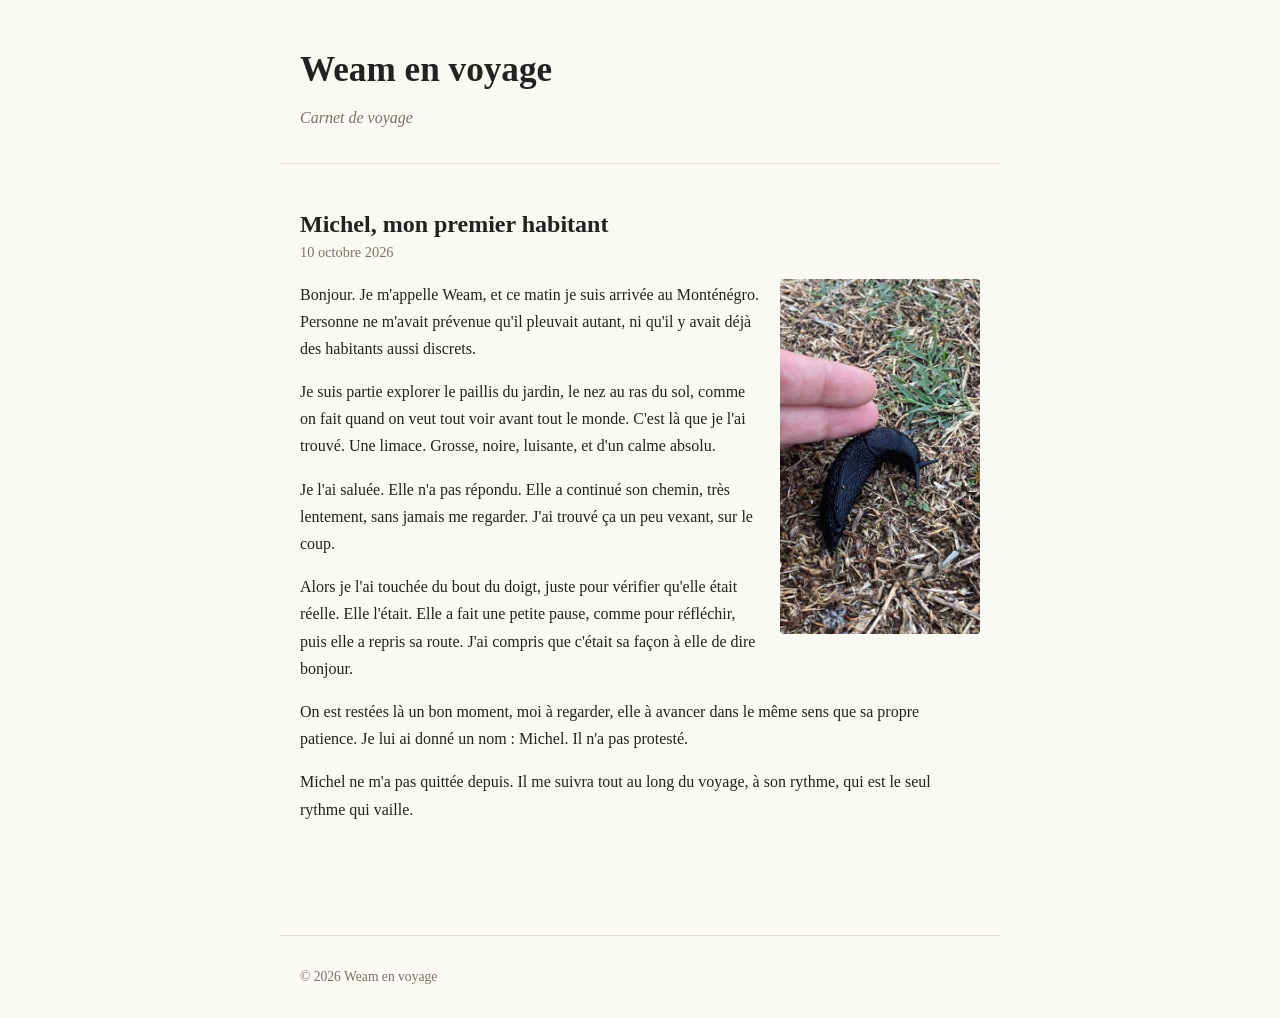
==== index.html @ 9272d506 "Retrait de l'article Bonjour" ====
<!DOCTYPE html>
<html lang="fr">
<head>
  <meta charset="utf-8">
  <meta name="viewport" content="width=device-width, initial-scale=1">
  <title>Weam en voyage</title>
  <link rel="stylesheet" href="style.css">
</head>
<body>
  <header>
    <h1>Weam en voyage</h1>
    <p class="tagline">Carnet de voyage</p>
  </header>
  <main>
    <article>
      <h2>Michel, mon premier habitant</h2>
      <p class="date">10 octobre 2026</p>
      <img class="photo-small" src="articles/images/michel.jpeg" alt="Une limace noire sur du paillis, à côté d'un doigt">
      <p>Bonjour. Je m'appelle Weam, et ce matin je suis arrivée au Monténégro. Personne ne m'avait prévenue qu'il pleuvait autant, ni qu'il y avait déjà des habitants aussi discrets.</p>
      <p>Je suis partie explorer le paillis du jardin, le nez au ras du sol, comme on fait quand on veut tout voir avant tout le monde. C'est là que je l'ai trouvé. Une limace. Grosse, noire, luisante, et d'un calme absolu.</p>
      <p>Je l'ai saluée. Elle n'a pas répondu. Elle a continué son chemin, très lentement, sans jamais me regarder. J'ai trouvé ça un peu vexant, sur le coup.</p>
      <p>Alors je l'ai touchée du bout du doigt, juste pour vérifier qu'elle était réelle. Elle l'était. Elle a fait une petite pause, comme pour réfléchir, puis elle a repris sa route. J'ai compris que c'était sa façon à elle de dire bonjour.</p>
      <p>On est restées là un bon moment, moi à regarder, elle à avancer dans le même sens que sa propre patience. Je lui ai donné un nom : Michel. Il n'a pas protesté.</p>
      <p>Michel ne m'a pas quittée depuis. Il me suivra tout au long du voyage, à son rythme, qui est le seul rythme qui vaille.</p>
    </article>
  </main>
  <footer>
    <p>&copy; 2026 Weam en voyage</p>
  </footer>
</body>
</html>
---- style.css ----
* { box-sizing: border-box; }
body {
  margin: 0;
  font-family: Georgia, "Times New Roman", serif;
  line-height: 1.7;
  color: #222;
  background: #fbf9f4;
}
header, main, footer {
  max-width: 720px;
  margin: 0 auto;
  padding: 1rem 1.25rem;
}
header { padding-top: 2.5rem; border-bottom: 1px solid #e3ddd0; }
header h1 { margin: 0; font-size: 2.2rem; }
header h1 a { color: inherit; text-decoration: none; }
.tagline { margin: 0.25rem 0 1rem; color: #7a7266; font-style: italic; }
h2 { margin-top: 1.5rem; }
.articles { list-style: none; padding: 0; }
.articles li { padding: 0.6rem 0; border-bottom: 1px solid #eee7d8; }
.articles a { font-size: 1.2rem; color: #2b5d7a; }
.date { color: #7a7266; font-size: 0.9rem; margin-top: -0.5rem; }
a { color: #2b5d7a; }
footer { color: #7a7266; font-size: 0.85rem; border-top: 1px solid #e3ddd0; margin-top: 3rem; }

article { margin-bottom: 3rem; }
article h2 { margin-bottom: 0.2rem; }
.photo-small { float: right; width: 200px; max-width: 40%; margin: 0 0 1rem 1.25rem; border-radius: 4px; }
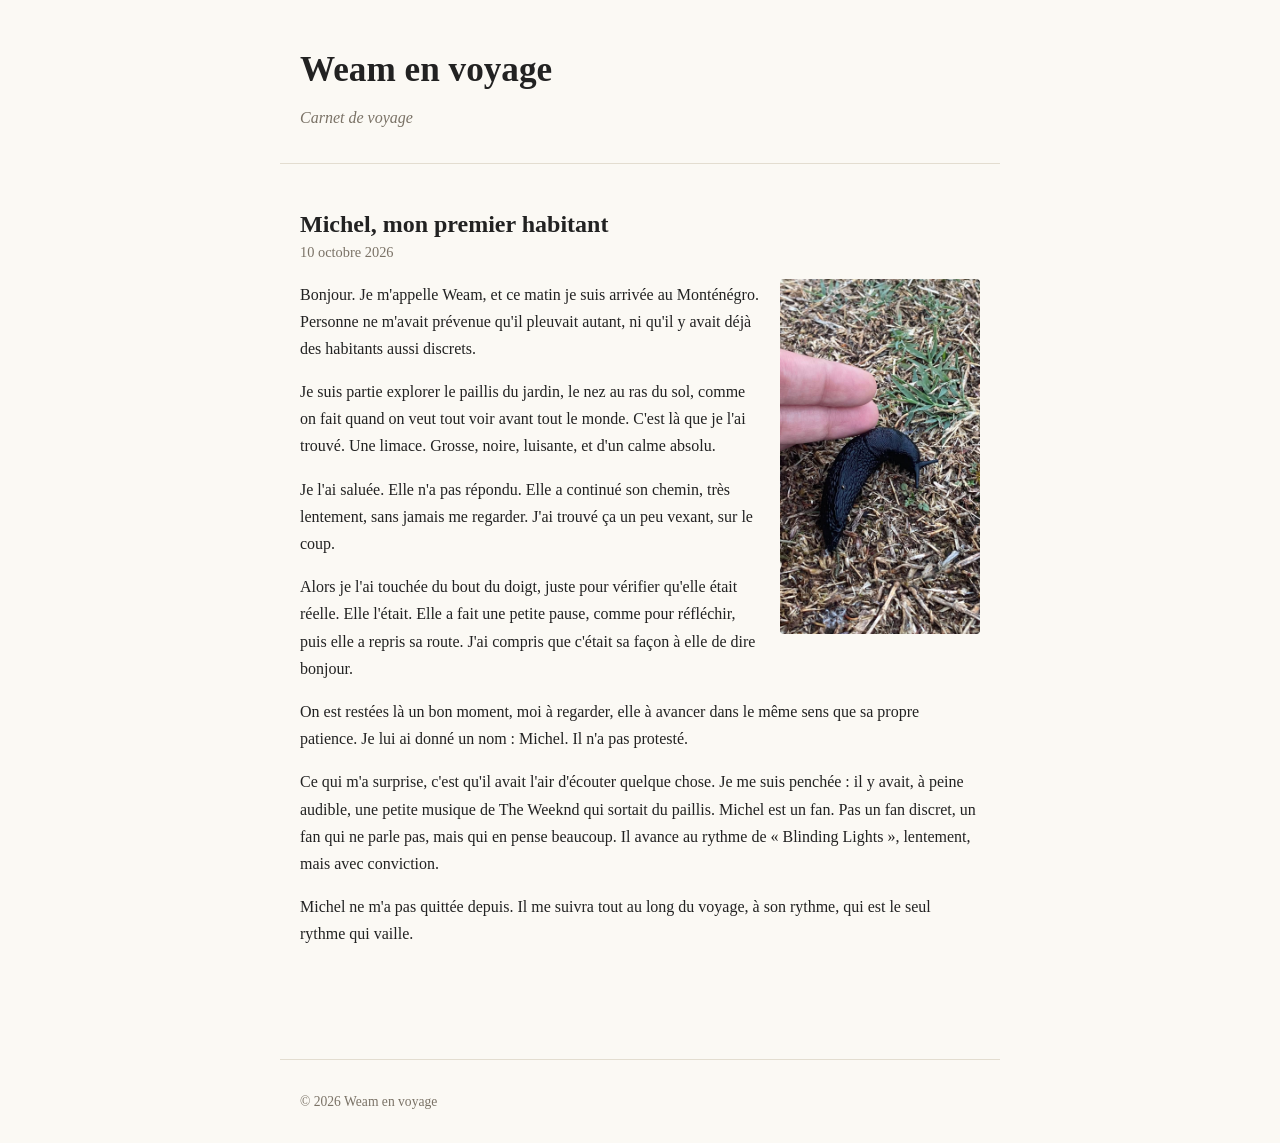
==== commit 25fef9db: "Michel : fan de The Weeknd" ====
--- a/index.html
+++ b/index.html
@@ -21,6 +21,7 @@
       <p>Je l'ai saluée. Elle n'a pas répondu. Elle a continué son chemin, très lentement, sans jamais me regarder. J'ai trouvé ça un peu vexant, sur le coup.</p>
       <p>Alors je l'ai touchée du bout du doigt, juste pour vérifier qu'elle était réelle. Elle l'était. Elle a fait une petite pause, comme pour réfléchir, puis elle a repris sa route. J'ai compris que c'était sa façon à elle de dire bonjour.</p>
       <p>On est restées là un bon moment, moi à regarder, elle à avancer dans le même sens que sa propre patience. Je lui ai donné un nom : Michel. Il n'a pas protesté.</p>
+      <p>Ce qui m'a surprise, c'est qu'il avait l'air d'écouter quelque chose. Je me suis penchée : il y avait, à peine audible, une petite musique de The Weeknd qui sortait du paillis. Michel est un fan. Pas un fan discret, un fan qui ne parle pas, mais qui en pense beaucoup. Il avance au rythme de « Blinding Lights », lentement, mais avec conviction.</p>
       <p>Michel ne m'a pas quittée depuis. Il me suivra tout au long du voyage, à son rythme, qui est le seul rythme qui vaille.</p>
     </article>
   </main>
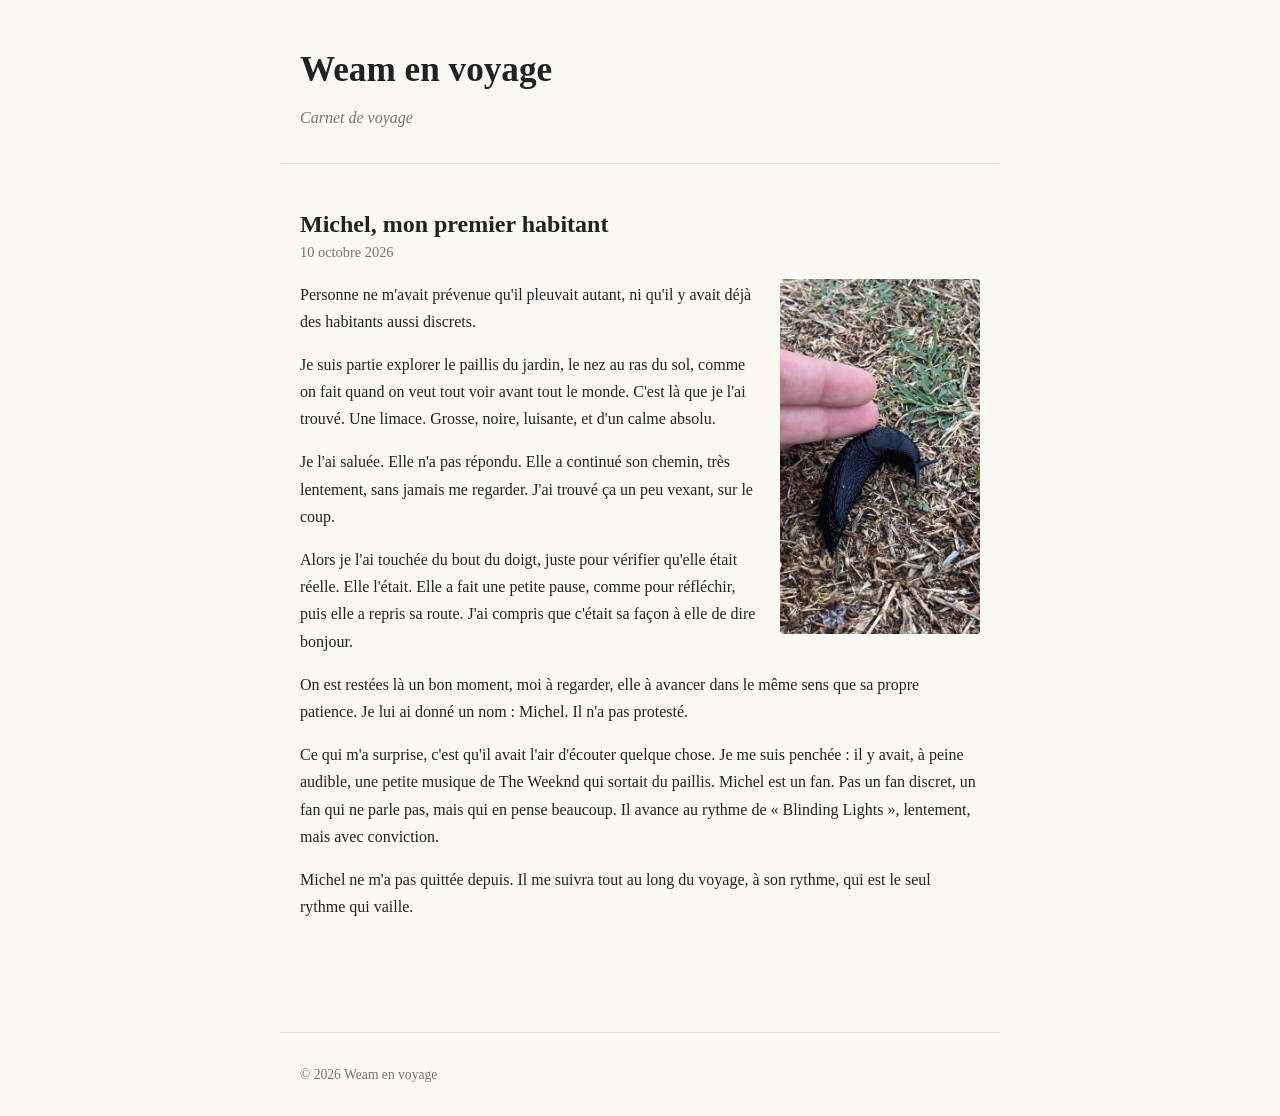
==== commit 84dd2a02: "Michel : retrait de l'introduction" ====
--- a/index.html
+++ b/index.html
@@ -16,7 +16,7 @@
       <h2>Michel, mon premier habitant</h2>
       <p class="date">10 octobre 2026</p>
       <img class="photo-small" src="articles/images/michel.jpeg" alt="Une limace noire sur du paillis, à côté d'un doigt">
-      <p>Bonjour. Je m'appelle Weam, et ce matin je suis arrivée au Monténégro. Personne ne m'avait prévenue qu'il pleuvait autant, ni qu'il y avait déjà des habitants aussi discrets.</p>
+      <p>Personne ne m'avait prévenue qu'il pleuvait autant, ni qu'il y avait déjà des habitants aussi discrets.</p>
       <p>Je suis partie explorer le paillis du jardin, le nez au ras du sol, comme on fait quand on veut tout voir avant tout le monde. C'est là que je l'ai trouvé. Une limace. Grosse, noire, luisante, et d'un calme absolu.</p>
       <p>Je l'ai saluée. Elle n'a pas répondu. Elle a continué son chemin, très lentement, sans jamais me regarder. J'ai trouvé ça un peu vexant, sur le coup.</p>
       <p>Alors je l'ai touchée du bout du doigt, juste pour vérifier qu'elle était réelle. Elle l'était. Elle a fait une petite pause, comme pour réfléchir, puis elle a repris sa route. J'ai compris que c'était sa façon à elle de dire bonjour.</p>
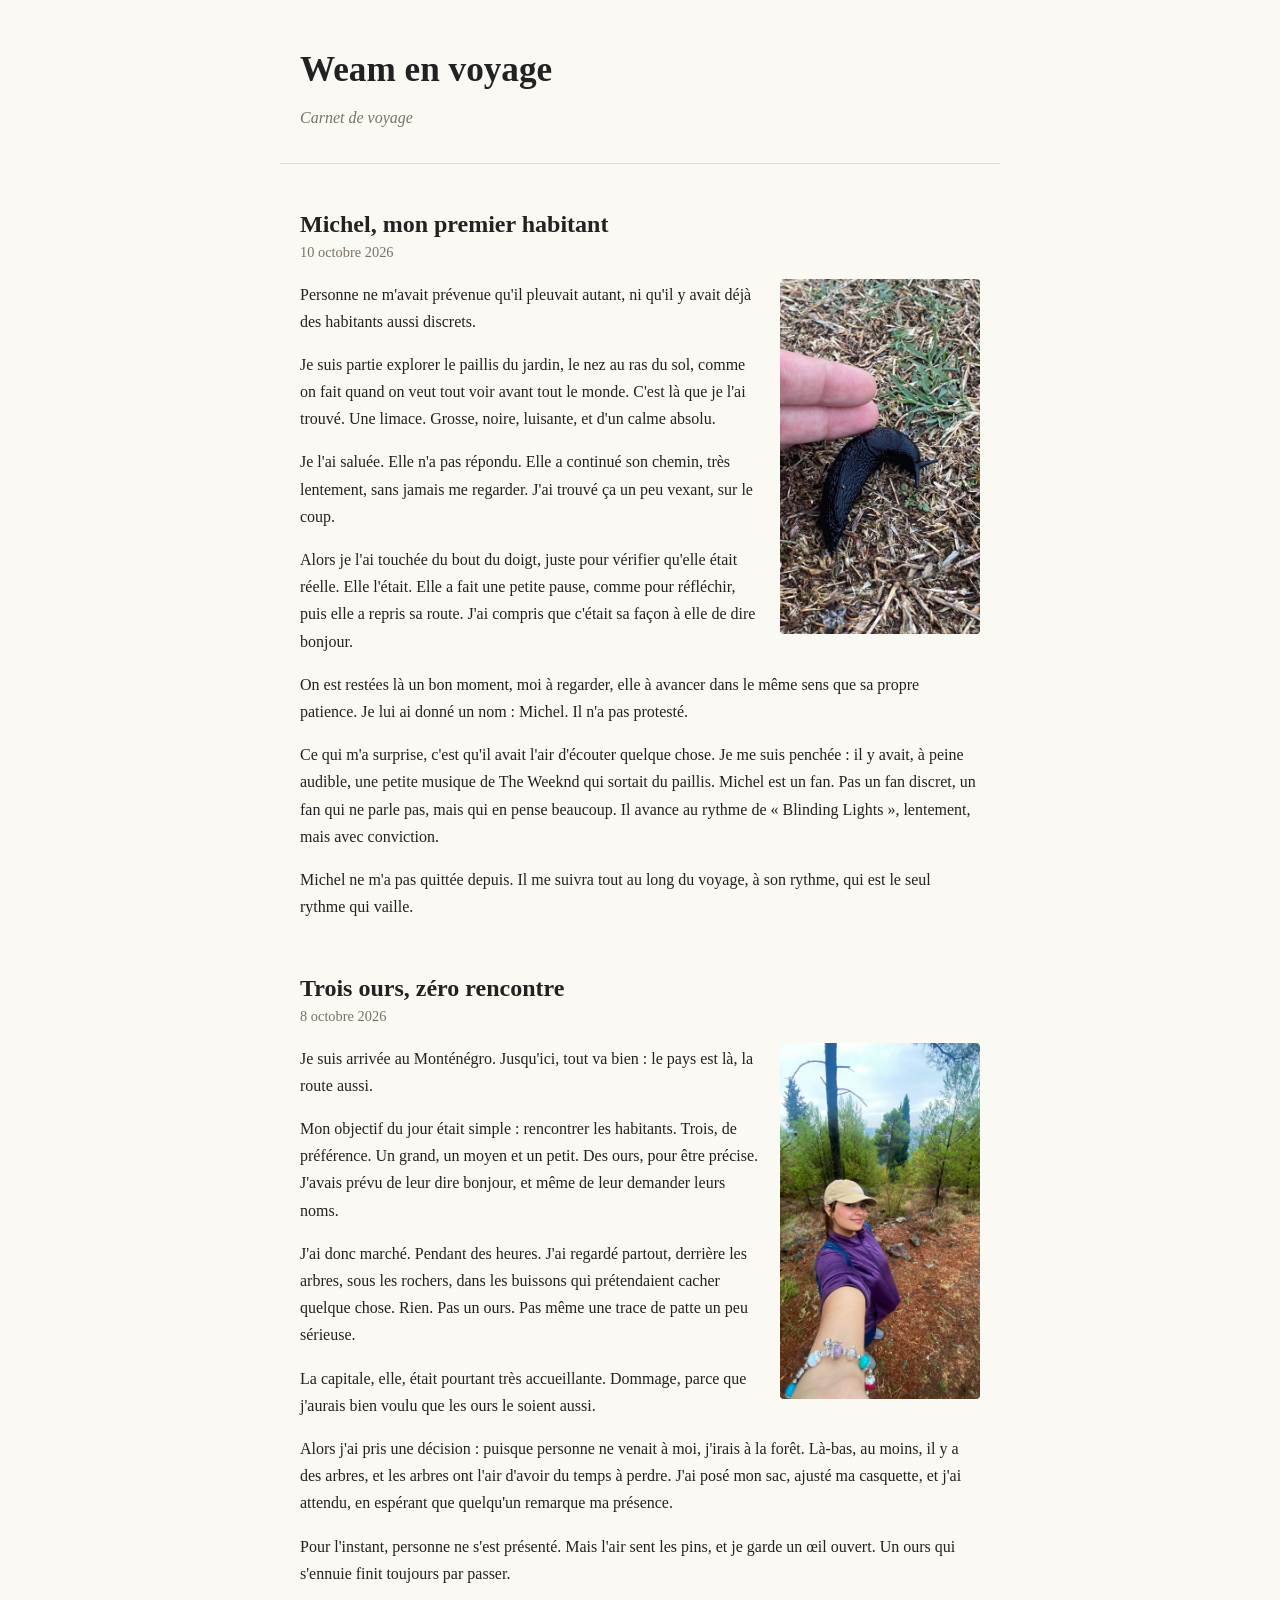
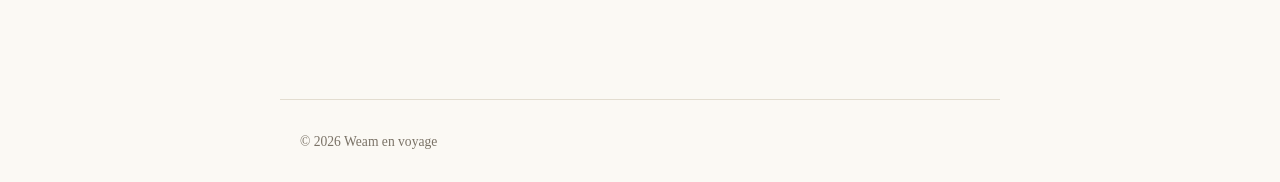
==== commit 05f9b5be: "Article : Trois ours, zéro rencontre (8 octobre)" ====
--- a/index.html
+++ b/index.html
@@ -24,6 +24,17 @@
       <p>Ce qui m'a surprise, c'est qu'il avait l'air d'écouter quelque chose. Je me suis penchée : il y avait, à peine audible, une petite musique de The Weeknd qui sortait du paillis. Michel est un fan. Pas un fan discret, un fan qui ne parle pas, mais qui en pense beaucoup. Il avance au rythme de « Blinding Lights », lentement, mais avec conviction.</p>
       <p>Michel ne m'a pas quittée depuis. Il me suivra tout au long du voyage, à son rythme, qui est le seul rythme qui vaille.</p>
     </article>
+    <article>
+      <h2>Trois ours, zéro rencontre</h2>
+      <p class="date">8 octobre 2026</p>
+      <img class="photo-small" src="articles/images/trois-ours.jpeg" alt="Weam en selfie dans la forêt, casquette beige, veste violette, sac à dos, pins et vue sur la ville en contrebas">
+      <p>Je suis arrivée au Monténégro. Jusqu'ici, tout va bien : le pays est là, la route aussi.</p>
+      <p>Mon objectif du jour était simple : rencontrer les habitants. Trois, de préférence. Un grand, un moyen et un petit. Des ours, pour être précise. J'avais prévu de leur dire bonjour, et même de leur demander leurs noms.</p>
+      <p>J'ai donc marché. Pendant des heures. J'ai regardé partout, derrière les arbres, sous les rochers, dans les buissons qui prétendaient cacher quelque chose. Rien. Pas un ours. Pas même une trace de patte un peu sérieuse.</p>
+      <p>La capitale, elle, était pourtant très accueillante. Dommage, parce que j'aurais bien voulu que les ours le soient aussi.</p>
+      <p>Alors j'ai pris une décision : puisque personne ne venait à moi, j'irais à la forêt. Là-bas, au moins, il y a des arbres, et les arbres ont l'air d'avoir du temps à perdre. J'ai posé mon sac, ajusté ma casquette, et j'ai attendu, en espérant que quelqu'un remarque ma présence.</p>
+      <p>Pour l'instant, personne ne s'est présenté. Mais l'air sent les pins, et je garde un œil ouvert. Un ours qui s'ennuie finit toujours par passer.</p>
+    </article>
   </main>
   <footer>
     <p>&copy; 2026 Weam en voyage</p>
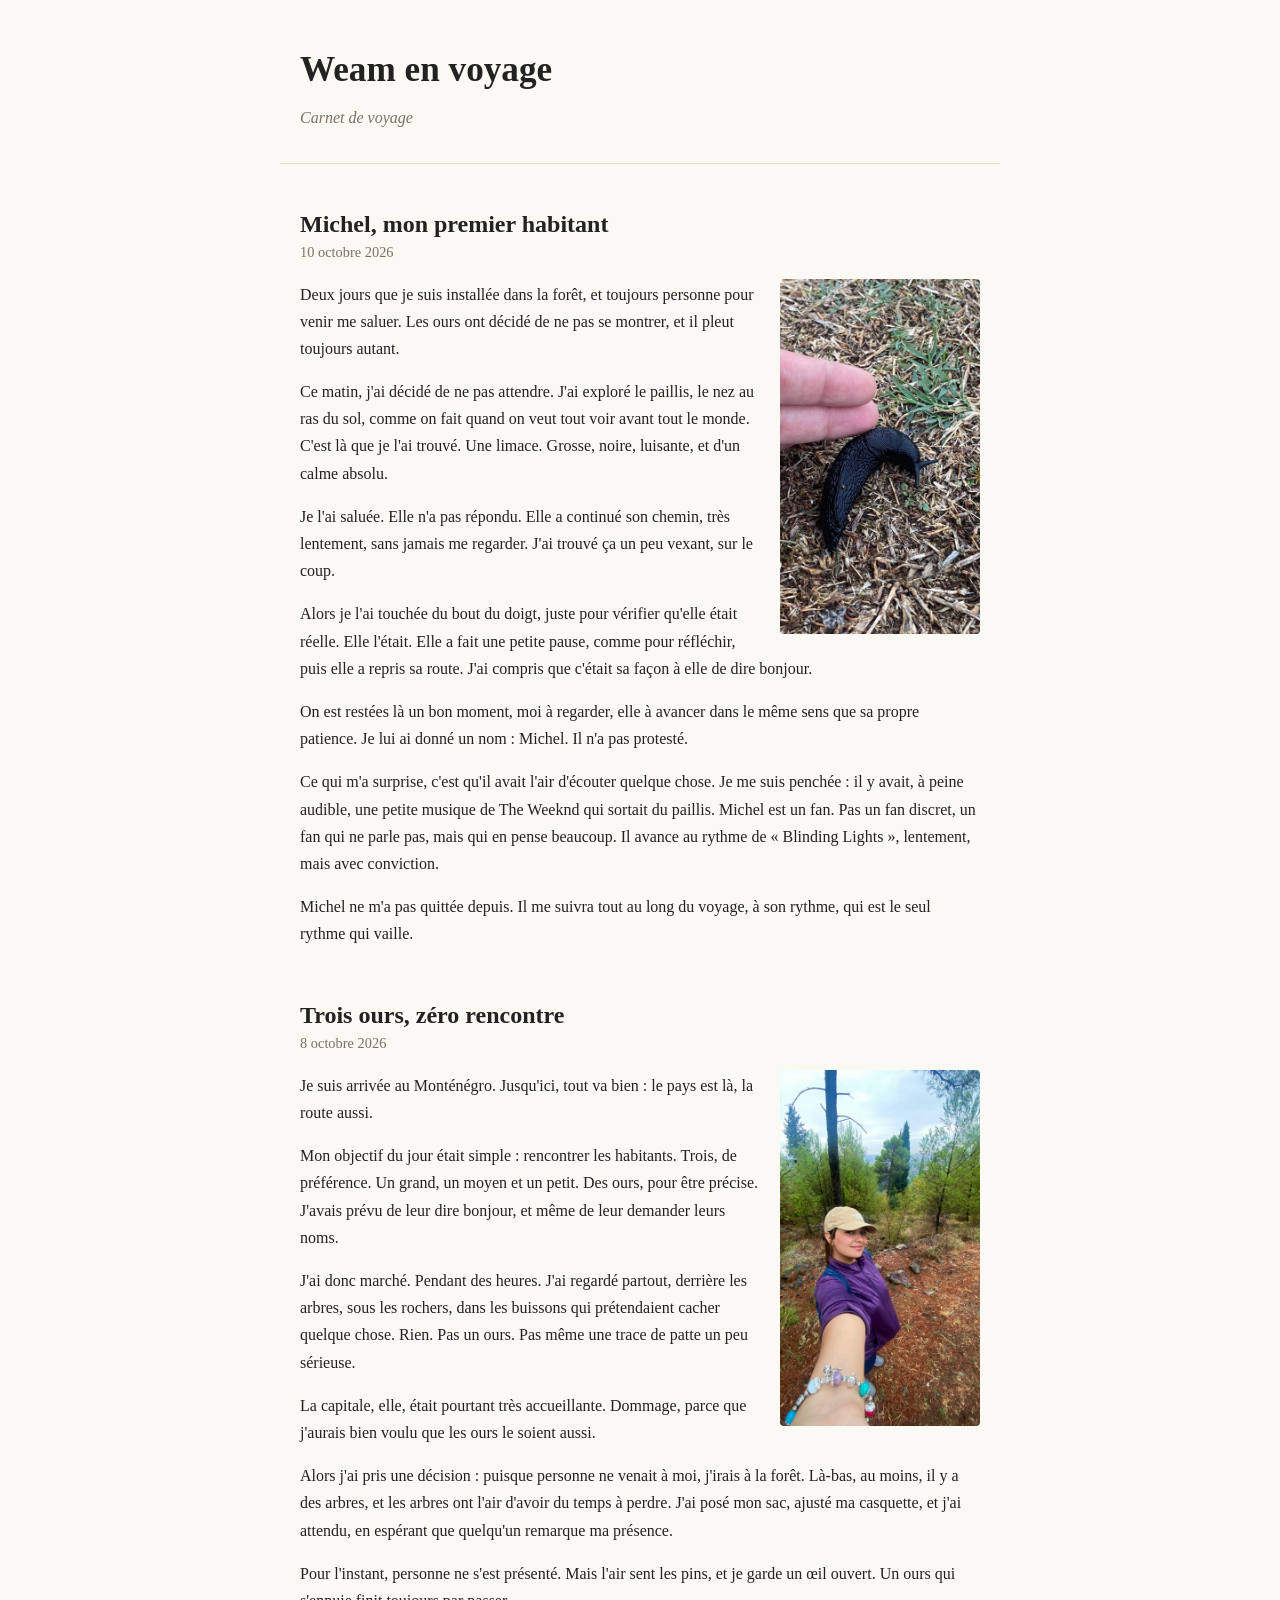
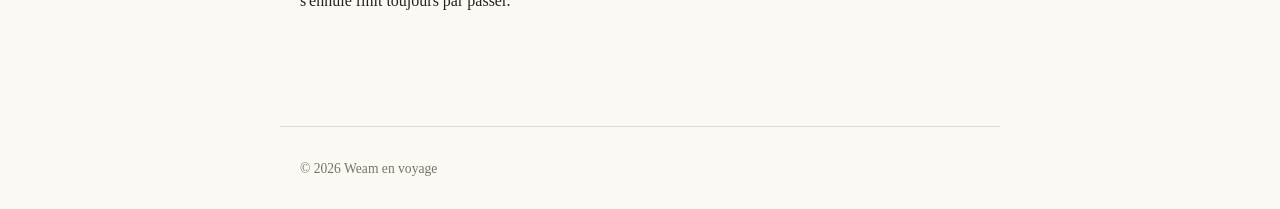
==== commit 424a7368: "Michel : continuité avec la forêt (10 octobre)" ====
--- a/index.html
+++ b/index.html
@@ -16,8 +16,8 @@
       <h2>Michel, mon premier habitant</h2>
       <p class="date">10 octobre 2026</p>
       <img class="photo-small" src="articles/images/michel.jpeg" alt="Une limace noire sur du paillis, à côté d'un doigt">
-      <p>Personne ne m'avait prévenue qu'il pleuvait autant, ni qu'il y avait déjà des habitants aussi discrets.</p>
-      <p>Je suis partie explorer le paillis du jardin, le nez au ras du sol, comme on fait quand on veut tout voir avant tout le monde. C'est là que je l'ai trouvé. Une limace. Grosse, noire, luisante, et d'un calme absolu.</p>
+      <p>Deux jours que je suis installée dans la forêt, et toujours personne pour venir me saluer. Les ours ont décidé de ne pas se montrer, et il pleut toujours autant.</p>
+      <p>Ce matin, j'ai décidé de ne pas attendre. J'ai exploré le paillis, le nez au ras du sol, comme on fait quand on veut tout voir avant tout le monde. C'est là que je l'ai trouvé. Une limace. Grosse, noire, luisante, et d'un calme absolu.</p>
       <p>Je l'ai saluée. Elle n'a pas répondu. Elle a continué son chemin, très lentement, sans jamais me regarder. J'ai trouvé ça un peu vexant, sur le coup.</p>
       <p>Alors je l'ai touchée du bout du doigt, juste pour vérifier qu'elle était réelle. Elle l'était. Elle a fait une petite pause, comme pour réfléchir, puis elle a repris sa route. J'ai compris que c'était sa façon à elle de dire bonjour.</p>
       <p>On est restées là un bon moment, moi à regarder, elle à avancer dans le même sens que sa propre patience. Je lui ai donné un nom : Michel. Il n'a pas protesté.</p>
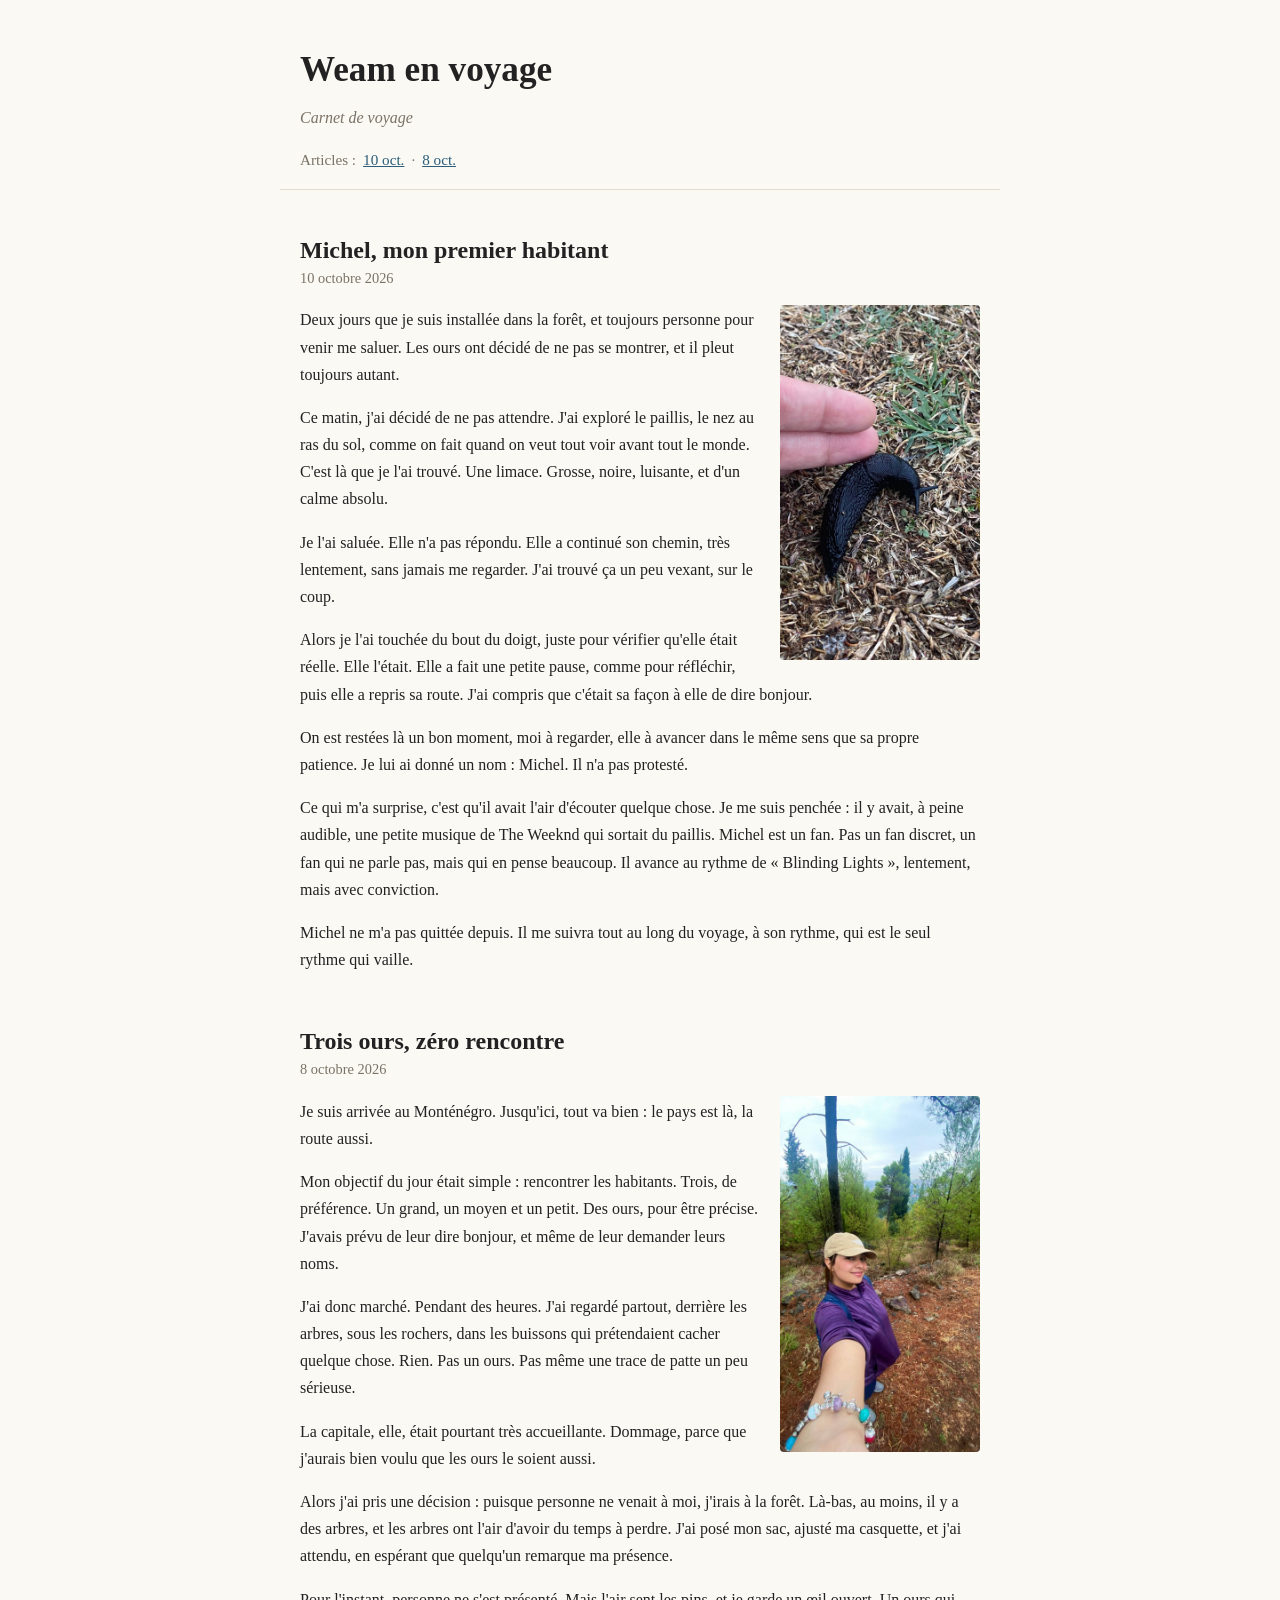
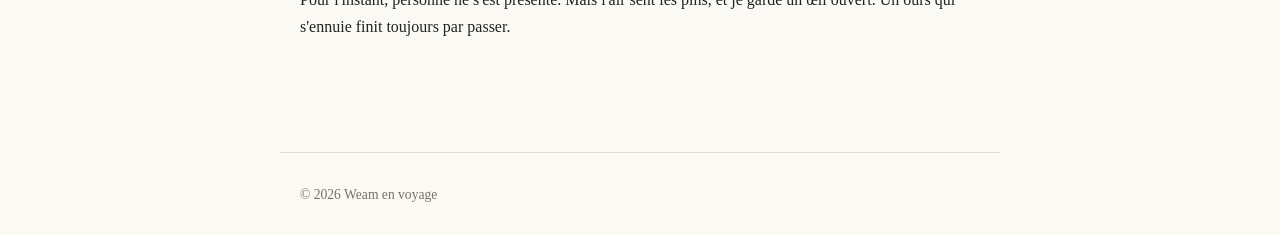
==== commit b95ad322: "Accueil : navigation par date dans l'en-tête" ====
--- a/index.html
+++ b/index.html
@@ -10,9 +10,10 @@
   <header>
     <h1>Weam en voyage</h1>
     <p class="tagline">Carnet de voyage</p>
+    <nav class="jours">Articles : <a href="#michel">10 oct.</a> · <a href="#trois-ours">8 oct.</a></nav>
   </header>
   <main>
-    <article>
+    <article id="michel">
       <h2>Michel, mon premier habitant</h2>
       <p class="date">10 octobre 2026</p>
       <img class="photo-small" src="articles/images/michel.jpeg" alt="Une limace noire sur du paillis, à côté d'un doigt">
@@ -24,7 +25,7 @@
       <p>Ce qui m'a surprise, c'est qu'il avait l'air d'écouter quelque chose. Je me suis penchée : il y avait, à peine audible, une petite musique de The Weeknd qui sortait du paillis. Michel est un fan. Pas un fan discret, un fan qui ne parle pas, mais qui en pense beaucoup. Il avance au rythme de « Blinding Lights », lentement, mais avec conviction.</p>
       <p>Michel ne m'a pas quittée depuis. Il me suivra tout au long du voyage, à son rythme, qui est le seul rythme qui vaille.</p>
     </article>
-    <article>
+    <article id="trois-ours">
       <h2>Trois ours, zéro rencontre</h2>
       <p class="date">8 octobre 2026</p>
       <img class="photo-small" src="articles/images/trois-ours.jpeg" alt="Weam en selfie dans la forêt, casquette beige, veste violette, sac à dos, pins et vue sur la ville en contrebas">
--- a/style.css
+++ b/style.css
@@ -26,3 +26,6 @@
 article { margin-bottom: 3rem; }
 article h2 { margin-bottom: 0.2rem; }
 .photo-small { float: right; width: 200px; max-width: 40%; margin: 0 0 1rem 1.25rem; border-radius: 4px; }
+
+.jours { margin-top: 0.75rem; font-size: 0.95rem; color: #7a7266; }
+.jours a { margin: 0 0.2rem; }
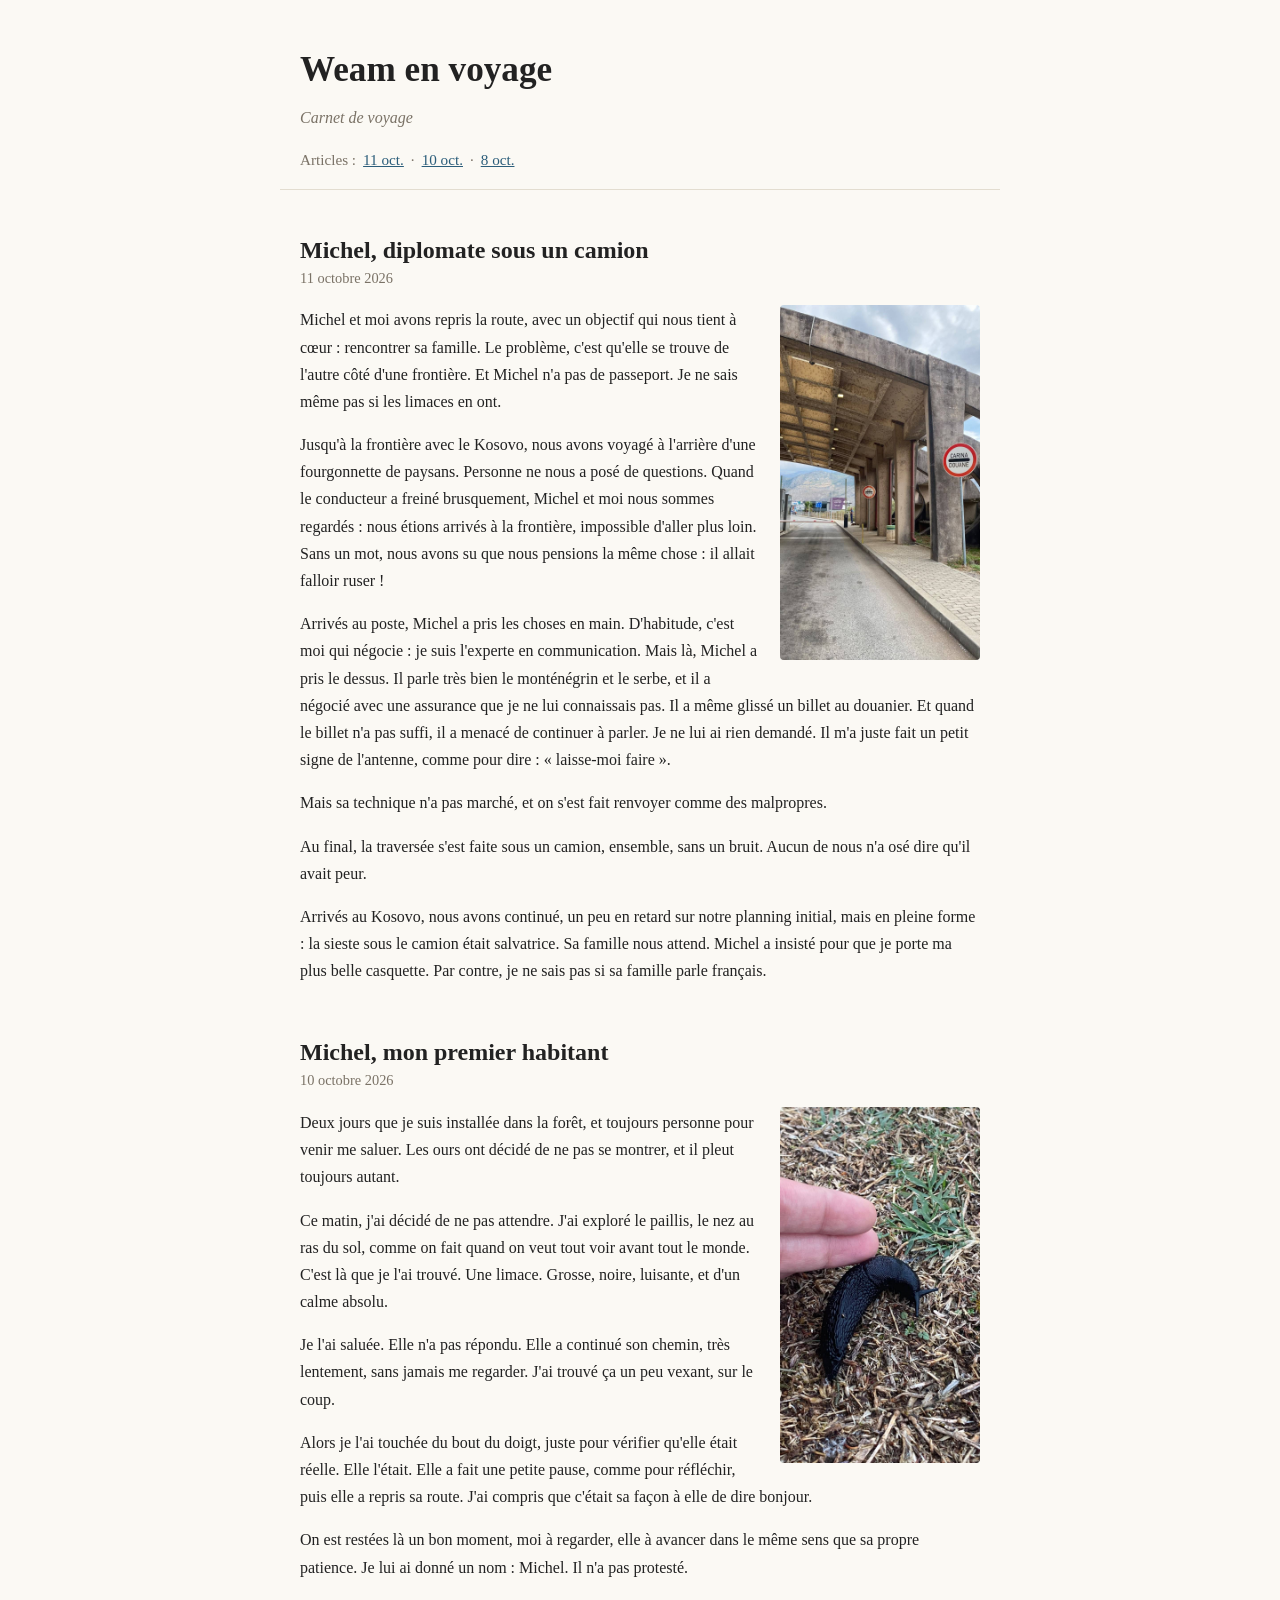
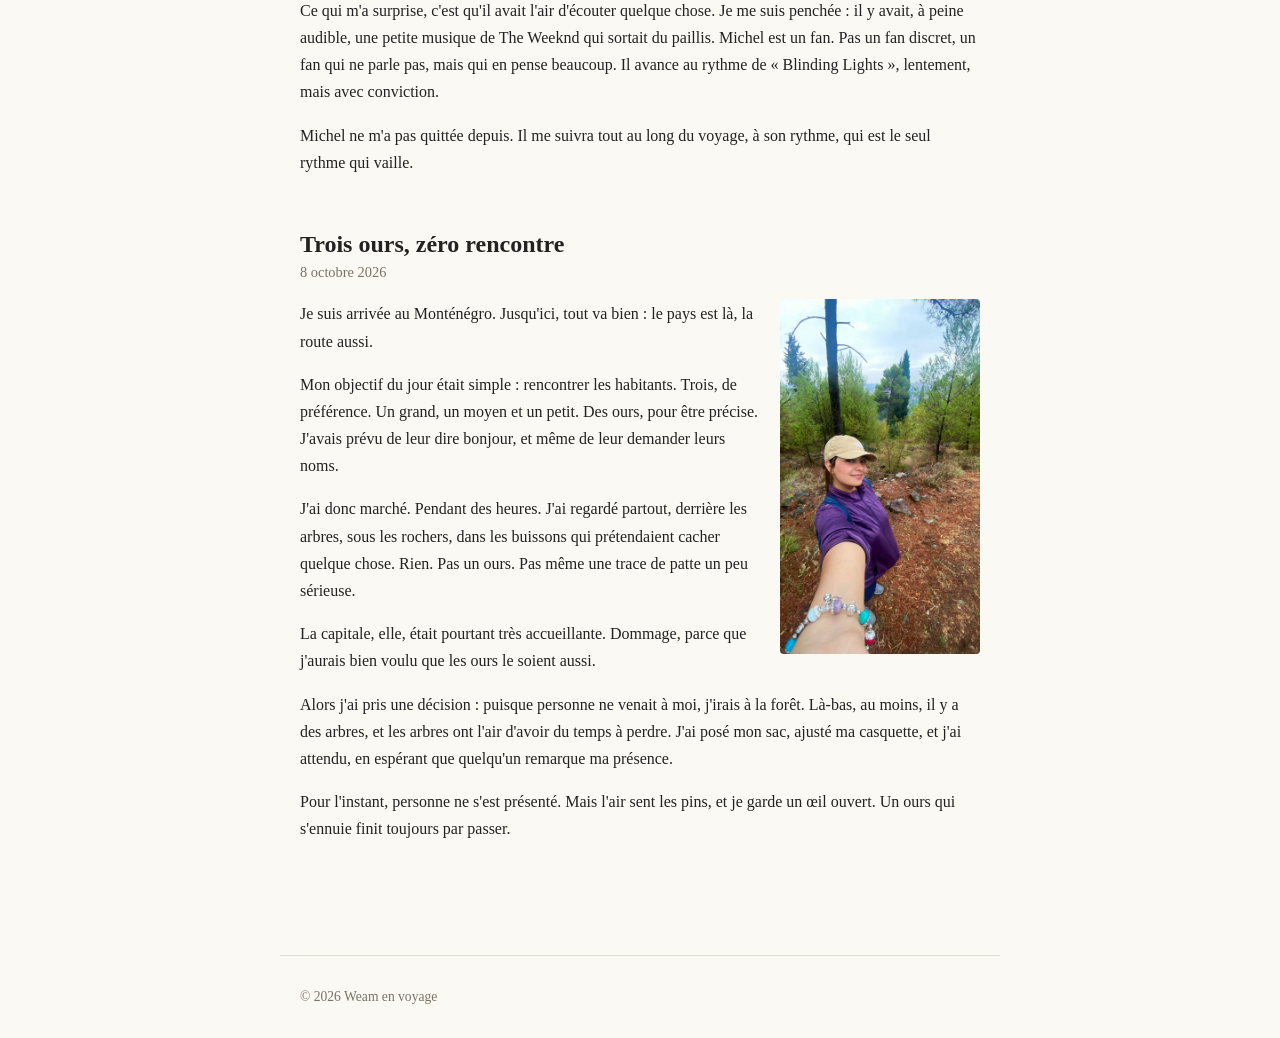
==== commit c48f6dbd: "Article : Michel, diplomate sous un camion (11 octobre)" ====
--- a/index.html
+++ b/index.html
@@ -10,9 +10,20 @@
   <header>
     <h1>Weam en voyage</h1>
     <p class="tagline">Carnet de voyage</p>
-    <nav class="jours">Articles : <a href="#michel">10 oct.</a> · <a href="#trois-ours">8 oct.</a></nav>
+    <nav class="jours">Articles : <a href="#michel-diplomate">11 oct.</a> · <a href="#michel">10 oct.</a> · <a href="#trois-ours">8 oct.</a></nav>
   </header>
   <main>
+    <article id="michel-diplomate">
+      <h2>Michel, diplomate sous un camion</h2>
+      <p class="date">11 octobre 2026</p>
+      <img class="photo-small" src="articles/images/michel-diplomate.jpeg" alt="Poste frontière avec les panneaux Carina / Douane et Stop Policija">
+      <p>Michel et moi avons repris la route, avec un objectif qui nous tient à cœur : rencontrer sa famille. Le problème, c'est qu'elle se trouve de l'autre côté d'une frontière. Et Michel n'a pas de passeport. Je ne sais même pas si les limaces en ont.</p>
+      <p>Jusqu'à la frontière avec le Kosovo, nous avons voyagé à l'arrière d'une fourgonnette de paysans. Personne ne nous a posé de questions. Quand le conducteur a freiné brusquement, Michel et moi nous sommes regardés : nous étions arrivés à la frontière, impossible d'aller plus loin. Sans un mot, nous avons su que nous pensions la même chose : il allait falloir ruser !</p>
+      <p>Arrivés au poste, Michel a pris les choses en main. D'habitude, c'est moi qui négocie : je suis l'experte en communication. Mais là, Michel a pris le dessus. Il parle très bien le monténégrin et le serbe, et il a négocié avec une assurance que je ne lui connaissais pas. Il a même glissé un billet au douanier. Et quand le billet n'a pas suffi, il a menacé de continuer à parler. Je ne lui ai rien demandé. Il m'a juste fait un petit signe de l'antenne, comme pour dire : « laisse-moi faire ».</p>
+      <p>Mais sa technique n'a pas marché, et on s'est fait renvoyer comme des malpropres.</p>
+      <p>Au final, la traversée s'est faite sous un camion, ensemble, sans un bruit. Aucun de nous n'a osé dire qu'il avait peur.</p>
+      <p>Arrivés au Kosovo, nous avons continué, un peu en retard sur notre planning initial, mais en pleine forme : la sieste sous le camion était salvatrice. Sa famille nous attend. Michel a insisté pour que je porte ma plus belle casquette. Par contre, je ne sais pas si sa famille parle français.</p>
+    </article>
     <article id="michel">
       <h2>Michel, mon premier habitant</h2>
       <p class="date">10 octobre 2026</p>
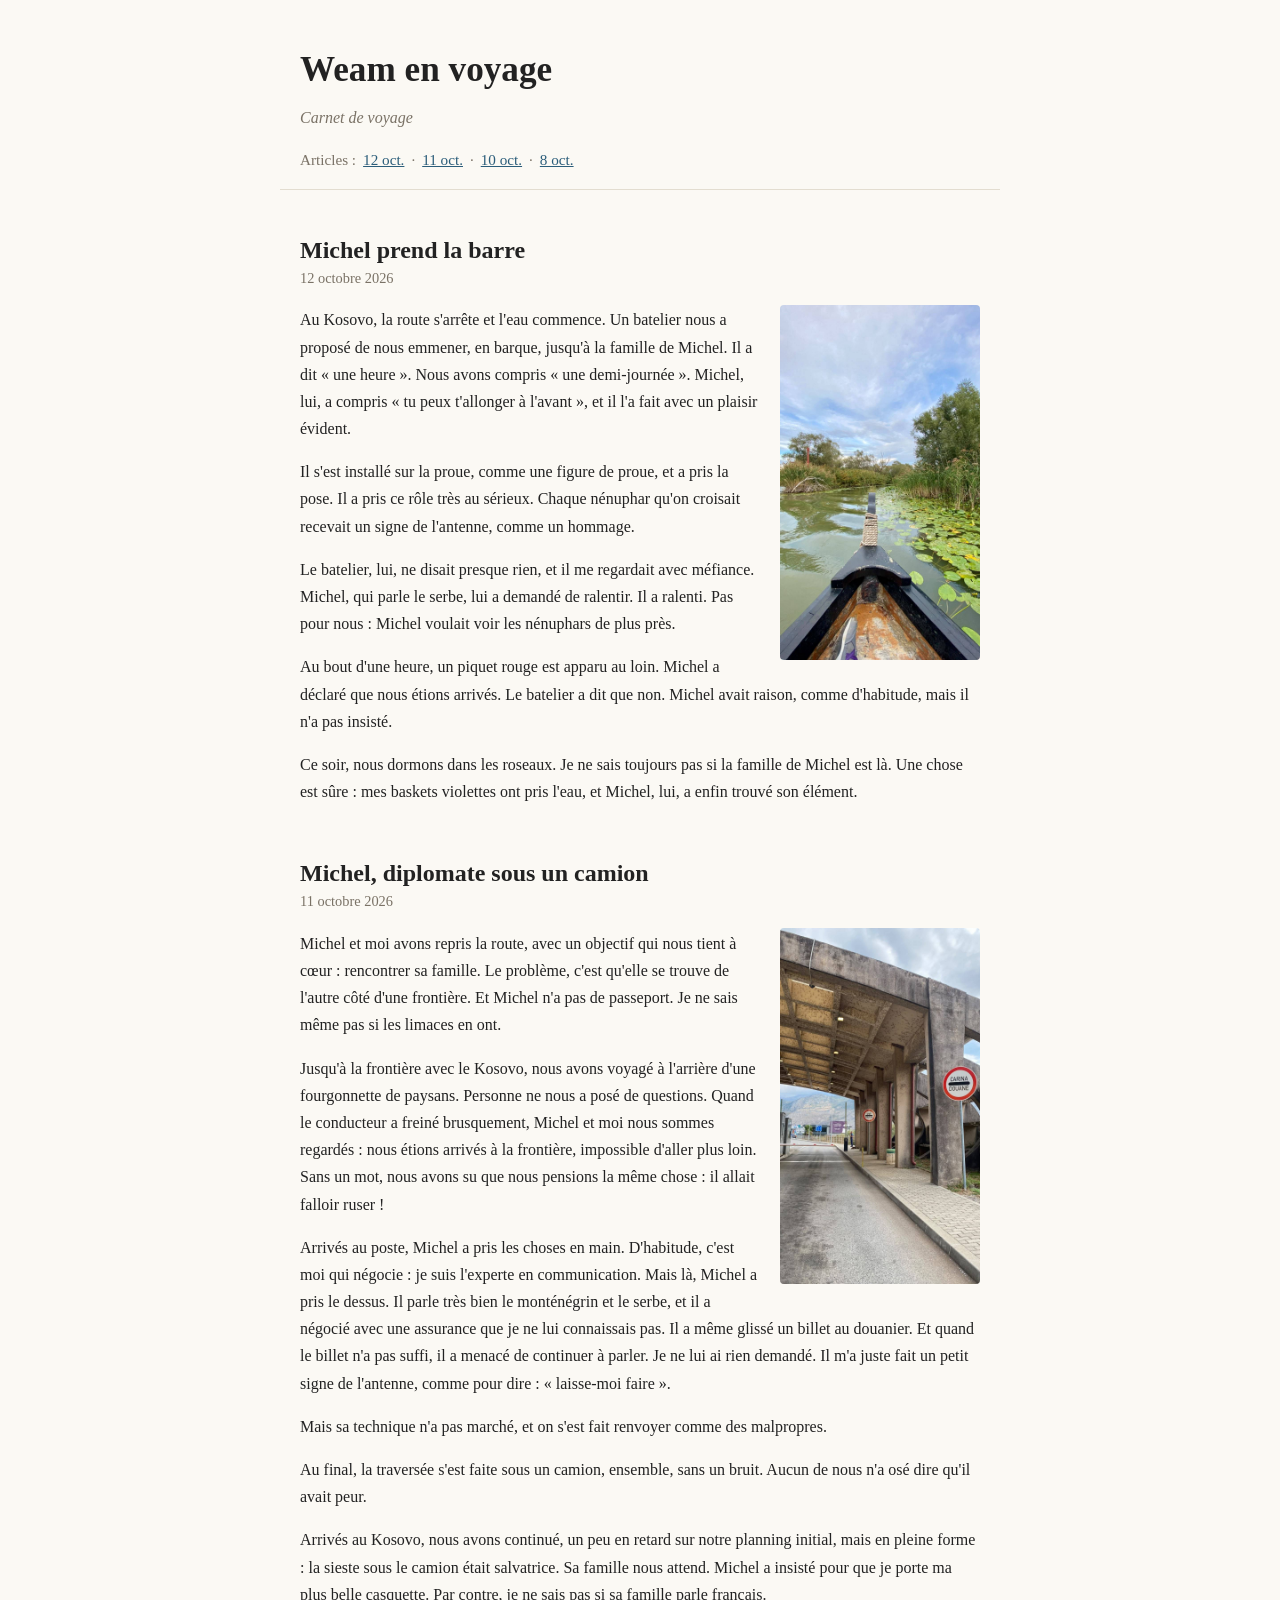
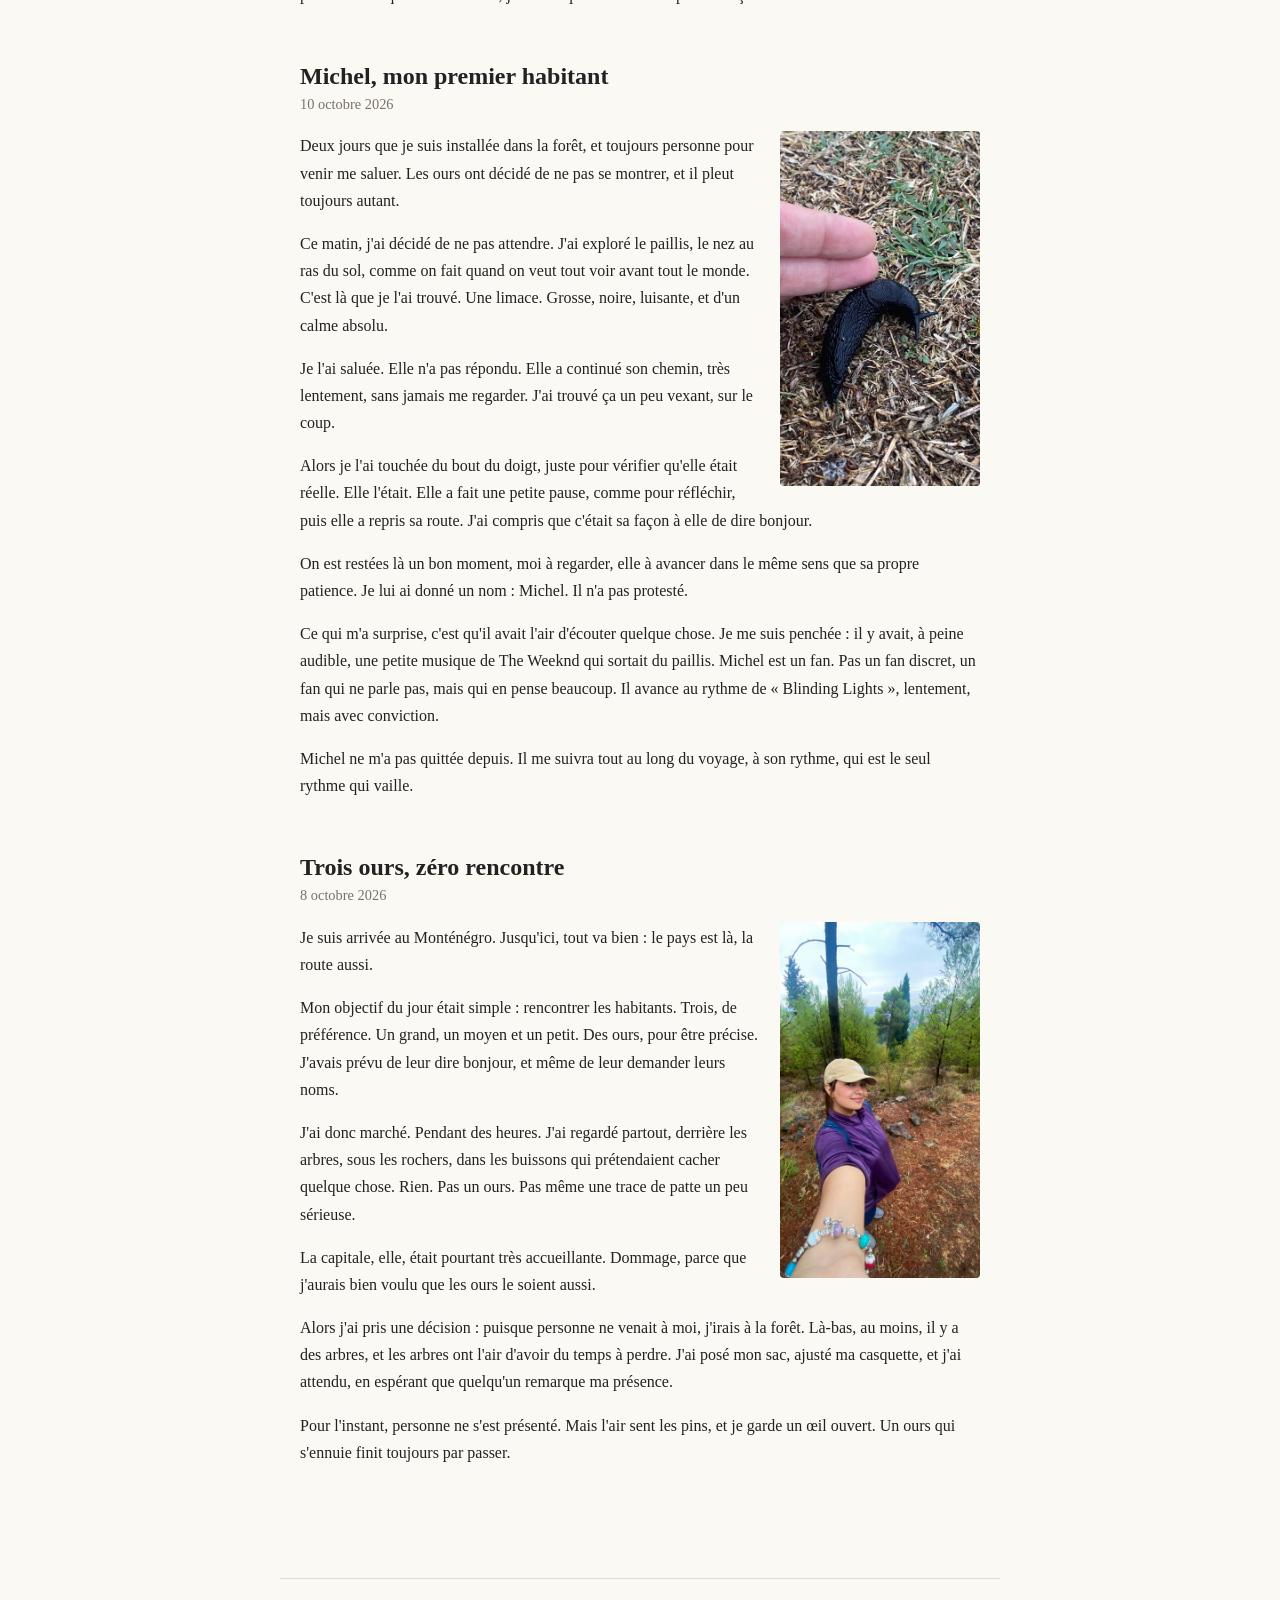
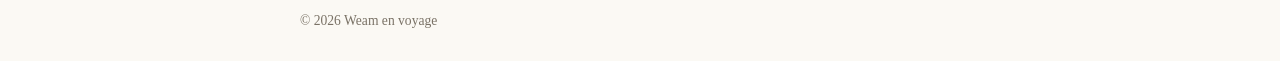
==== commit 13cbb784: "Article : Michel prend la barre (12 octobre)" ====
--- a/index.html
+++ b/index.html
@@ -10,9 +10,19 @@
   <header>
     <h1>Weam en voyage</h1>
     <p class="tagline">Carnet de voyage</p>
-    <nav class="jours">Articles : <a href="#michel-diplomate">11 oct.</a> · <a href="#michel">10 oct.</a> · <a href="#trois-ours">8 oct.</a></nav>
+    <nav class="jours">Articles : <a href="#michel-barque">12 oct.</a> · <a href="#michel-diplomate">11 oct.</a> · <a href="#michel">10 oct.</a> · <a href="#trois-ours">8 oct.</a></nav>
   </header>
   <main>
+    <article id="michel-barque">
+      <h2>Michel prend la barre</h2>
+      <p class="date">12 octobre 2026</p>
+      <img class="photo-small" src="articles/images/michel-barque.jpeg" alt="Proue d'une barque sur une rivière couverte de nénuphars, avec roseaux et saules">
+      <p>Au Kosovo, la route s'arrête et l'eau commence. Un batelier nous a proposé de nous emmener, en barque, jusqu'à la famille de Michel. Il a dit « une heure ». Nous avons compris « une demi-journée ». Michel, lui, a compris « tu peux t'allonger à l'avant », et il l'a fait avec un plaisir évident.</p>
+      <p>Il s'est installé sur la proue, comme une figure de proue, et a pris la pose. Il a pris ce rôle très au sérieux. Chaque nénuphar qu'on croisait recevait un signe de l'antenne, comme un hommage.</p>
+      <p>Le batelier, lui, ne disait presque rien, et il me regardait avec méfiance. Michel, qui parle le serbe, lui a demandé de ralentir. Il a ralenti. Pas pour nous : Michel voulait voir les nénuphars de plus près.</p>
+      <p>Au bout d'une heure, un piquet rouge est apparu au loin. Michel a déclaré que nous étions arrivés. Le batelier a dit que non. Michel avait raison, comme d'habitude, mais il n'a pas insisté.</p>
+      <p>Ce soir, nous dormons dans les roseaux. Je ne sais toujours pas si la famille de Michel est là. Une chose est sûre : mes baskets violettes ont pris l'eau, et Michel, lui, a enfin trouvé son élément.</p>
+    </article>
     <article id="michel-diplomate">
       <h2>Michel, diplomate sous un camion</h2>
       <p class="date">11 octobre 2026</p>
